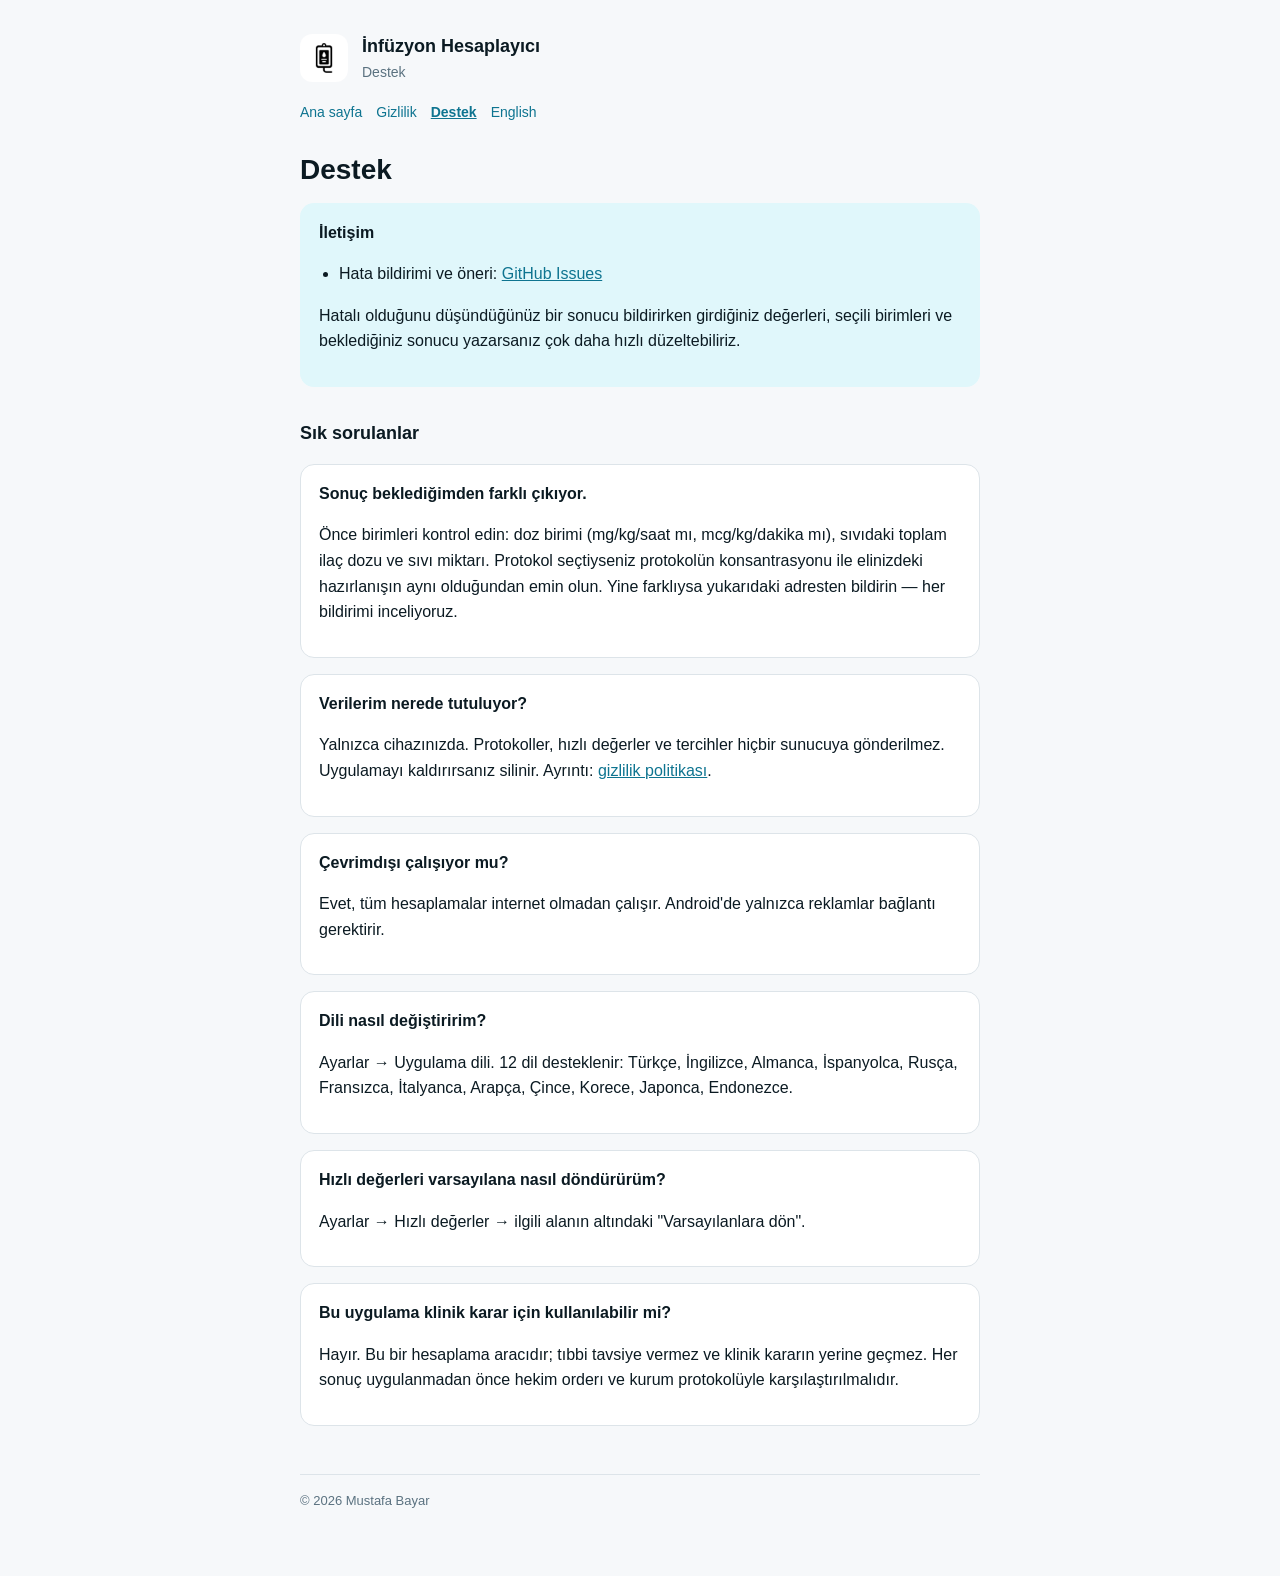
==== destek.html @ 3db3f21a "Gizlilik politikası ve destek sitesi (GitHub Pages kaynağı) Play ve App Store ikisi de gizlilik poli" ====
<!doctype html>
<html lang="tr">
<head>
<meta charset="utf-8">
<meta name="viewport" content="width=device-width, initial-scale=1">
<title>Destek — İnfüzyon Hesaplayıcı</title>
<link rel="icon" href="ikon.png">
<link rel="stylesheet" href="style.css">
</head>
<body>
<main>
  <header>
    <img src="ikon.png" alt="">
    <div><div class="ad">İnfüzyon Hesaplayıcı</div><div class="alt">Destek</div></div>
  </header>
  <nav>
    <a href="index.html">Ana sayfa</a>
    <a href="gizlilik.html">Gizlilik</a>
    <a href="destek.html" aria-current="page">Destek</a>
    <a href="support.html" class="dil" lang="en">English</a>
  </nav>

  <h1>Destek</h1>

  <div class="kart vurgu" id="iletisim">
    <strong>İletişim</strong>
    <ul>
      <li>Hata bildirimi ve öneri: <a href="https://github.com/mustafabyr/infusion-calculator-site/issues">GitHub Issues</a></li>
    </ul>
    <p>Hatalı olduğunu düşündüğünüz bir sonucu bildirirken girdiğiniz değerleri, seçili birimleri ve beklediğiniz sonucu yazarsanız çok daha hızlı düzeltebiliriz.</p>
  </div>

  <h2>Sık sorulanlar</h2>

  <div class="kart">
    <strong>Sonuç beklediğimden farklı çıkıyor.</strong>
    <p>Önce birimleri kontrol edin: doz birimi (mg/kg/saat mı, mcg/kg/dakika mı), sıvıdaki toplam ilaç dozu ve sıvı miktarı. Protokol seçtiyseniz protokolün konsantrasyonu ile elinizdeki hazırlanışın aynı olduğundan emin olun. Yine farklıysa yukarıdaki adresten bildirin — her bildirimi inceliyoruz.</p>
  </div>

  <div class="kart">
    <strong>Verilerim nerede tutuluyor?</strong>
    <p>Yalnızca cihazınızda. Protokoller, hızlı değerler ve tercihler hiçbir sunucuya gönderilmez. Uygulamayı kaldırırsanız silinir. Ayrıntı: <a href="gizlilik.html">gizlilik politikası</a>.</p>
  </div>

  <div class="kart">
    <strong>Çevrimdışı çalışıyor mu?</strong>
    <p>Evet, tüm hesaplamalar internet olmadan çalışır. Android'de yalnızca reklamlar bağlantı gerektirir.</p>
  </div>

  <div class="kart">
    <strong>Dili nasıl değiştiririm?</strong>
    <p>Ayarlar → Uygulama dili. 12 dil desteklenir: Türkçe, İngilizce, Almanca, İspanyolca, Rusça, Fransızca, İtalyanca, Arapça, Çince, Korece, Japonca, Endonezce.</p>
  </div>

  <div class="kart">
    <strong>Hızlı değerleri varsayılana nasıl döndürürüm?</strong>
    <p>Ayarlar → Hızlı değerler → ilgili alanın altındaki "Varsayılanlara dön".</p>
  </div>

  <div class="kart">
    <strong>Bu uygulama klinik karar için kullanılabilir mi?</strong>
    <p>Hayır. Bu bir hesaplama aracıdır; tıbbi tavsiye vermez ve klinik kararın yerine geçmez. Her sonuç uygulanmadan önce hekim orderı ve kurum protokolüyle karşılaştırılmalıdır.</p>
  </div>

  <footer>© 2026 Mustafa Bayar</footer>
</main>
</body>
</html>
---- style.css ----
/* İnfüzyon Hesaplayıcı — site. Renkler uygulamanın kendi paleti (Palet.kt). */
:root {
  --zemin: #f6f8fa; --kart: #ffffff; --metin: #0b1a22; --solgun: #5b7280;
  --cizgi: #dde4e9; --vurgu: #0e7490; --vurgu-yumusak: #e0f7fb;
}
@media (prefers-color-scheme: dark) {
  :root {
    --zemin: #070f14; --kart: #0f1d24; --metin: #f3f7f9; --solgun: #7e95a3;
    --cizgi: #1b2b34; --vurgu: #22d3ee; --vurgu-yumusak: #0a2a33;
  }
}
* { box-sizing: border-box; }
html { color-scheme: light dark; }
body {
  margin: 0; background: var(--zemin); color: var(--metin);
  font: 16px/1.6 -apple-system, BlinkMacSystemFont, "Segoe UI", Roboto, Helvetica, Arial, sans-serif;
}
main { max-width: 720px; margin: 0 auto; padding: 32px 20px 64px; }
header { display: flex; align-items: center; gap: 14px; margin-bottom: 8px; }
header img { width: 48px; height: 48px; border-radius: 12px; }
header .ad { font-weight: 700; font-size: 18px; }
header .alt { color: var(--solgun); font-size: 14px; }
nav { display: flex; gap: 14px; flex-wrap: wrap; font-size: 14px; margin: 18px 0 28px; }
nav a { color: var(--vurgu); text-decoration: none; }
nav a[aria-current] { font-weight: 600; text-decoration: underline; }
h1 { font-size: 28px; line-height: 1.25; margin: 0 0 6px; }
h2 { font-size: 18px; margin: 32px 0 8px; }
.tarih { color: var(--solgun); font-size: 14px; margin: 0 0 24px; }
.kart {
  background: var(--kart); border: 1px solid var(--cizgi); border-radius: 14px;
  padding: 16px 18px; margin: 16px 0;
}
.vurgu { background: var(--vurgu-yumusak); border-color: transparent; }
a { color: var(--vurgu); }
ul { padding-left: 20px; }
li { margin: 4px 0; }
.dil { float: right; font-size: 14px; }
.rozetler { display: flex; gap: 12px; flex-wrap: wrap; margin: 20px 0; }
.rozet {
  display: inline-block; padding: 10px 16px; border-radius: 10px; font-weight: 600;
  background: var(--vurgu); color: #fff; text-decoration: none; font-size: 14px;
}
.rozet.pasif { background: var(--cizgi); color: var(--solgun); pointer-events: none; }
footer { margin-top: 48px; color: var(--solgun); font-size: 13px; border-top: 1px solid var(--cizgi); padding-top: 16px; }
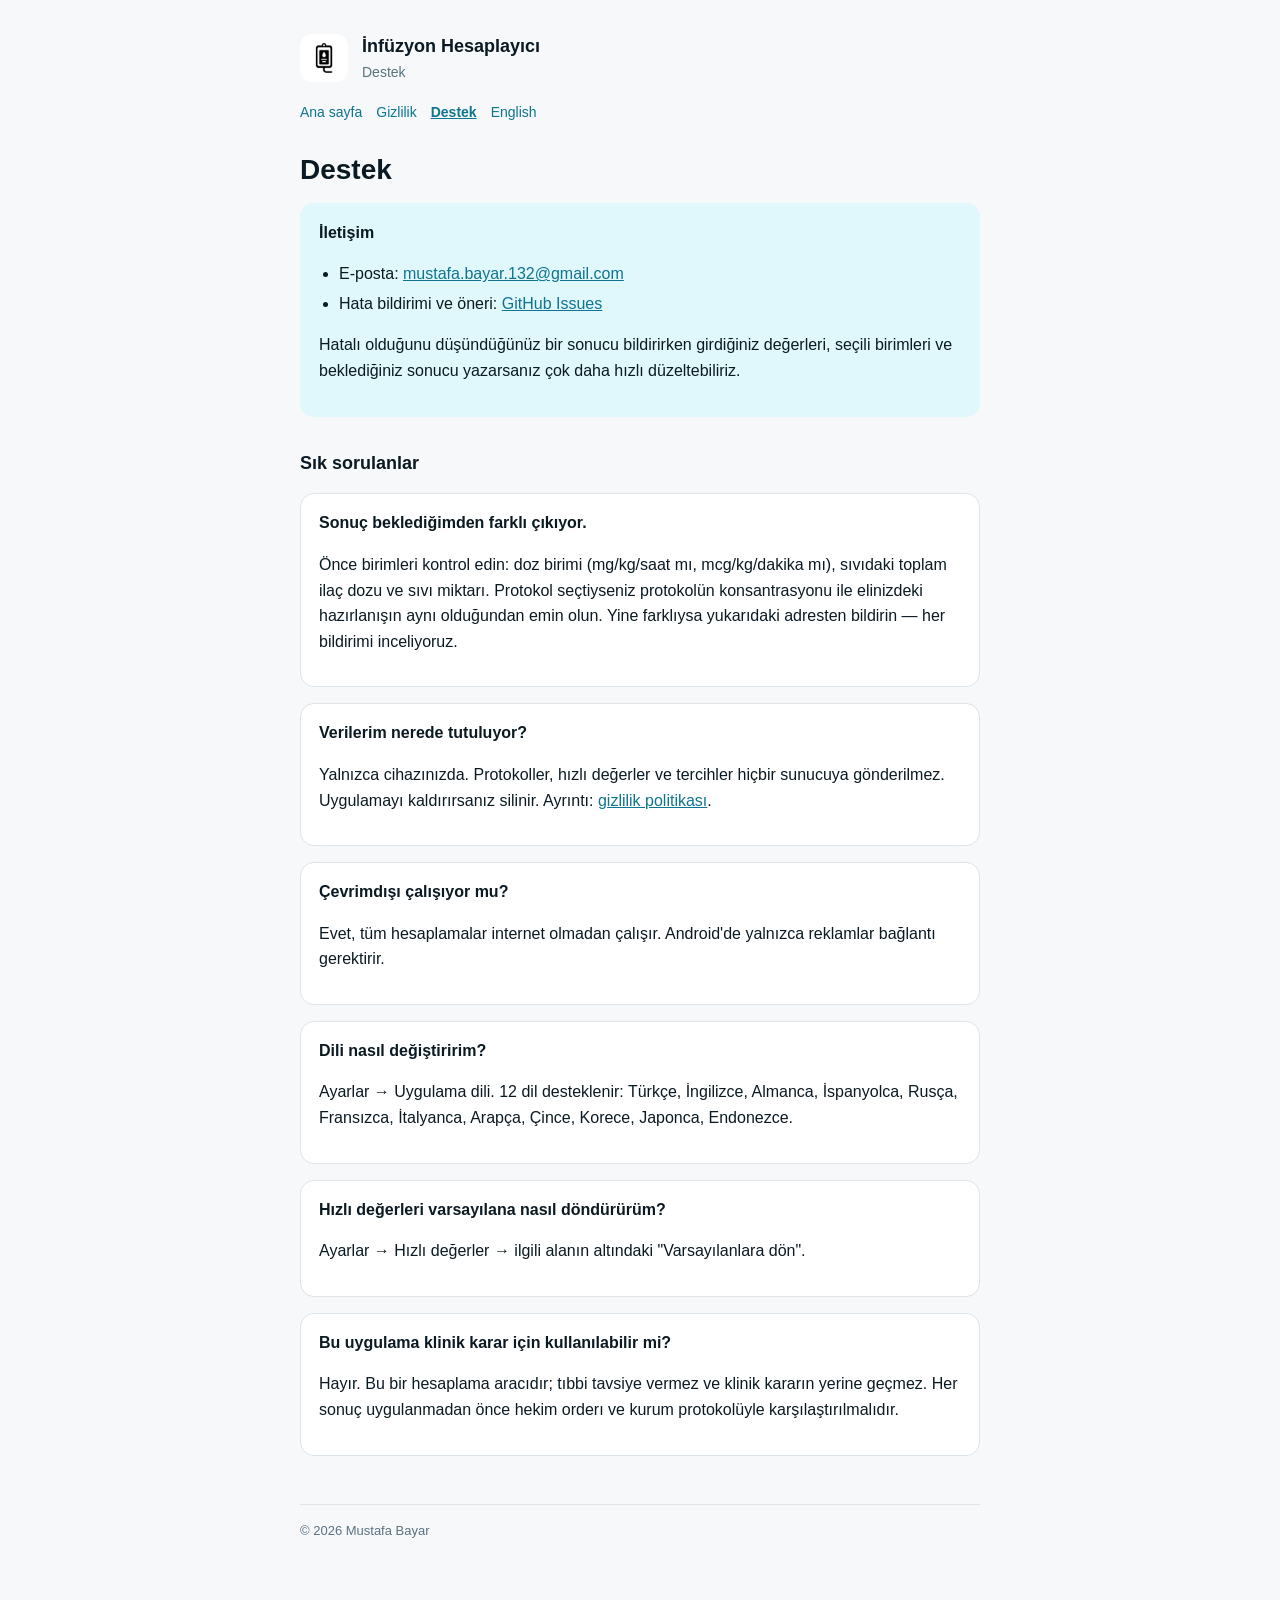
==== commit c7ac9a7a: "Destek sayfasına iletişim e-postası eklendi Co-Authored-By: Claude Opus 5 (1M context) <noreply@anth" ====
--- a/destek.html
+++ b/destek.html
@@ -25,6 +25,7 @@
   <div class="kart vurgu" id="iletisim">
     <strong>İletişim</strong>
     <ul>
+      <li>E-posta: <a href="mailto:mustafa.bayar.132@gmail.com">mustafa.bayar.132@gmail.com</a></li>
       <li>Hata bildirimi ve öneri: <a href="https://github.com/mustafabyr/infusion-calculator-site/issues">GitHub Issues</a></li>
     </ul>
     <p>Hatalı olduğunu düşündüğünüz bir sonucu bildirirken girdiğiniz değerleri, seçili birimleri ve beklediğiniz sonucu yazarsanız çok daha hızlı düzeltebiliriz.</p>
